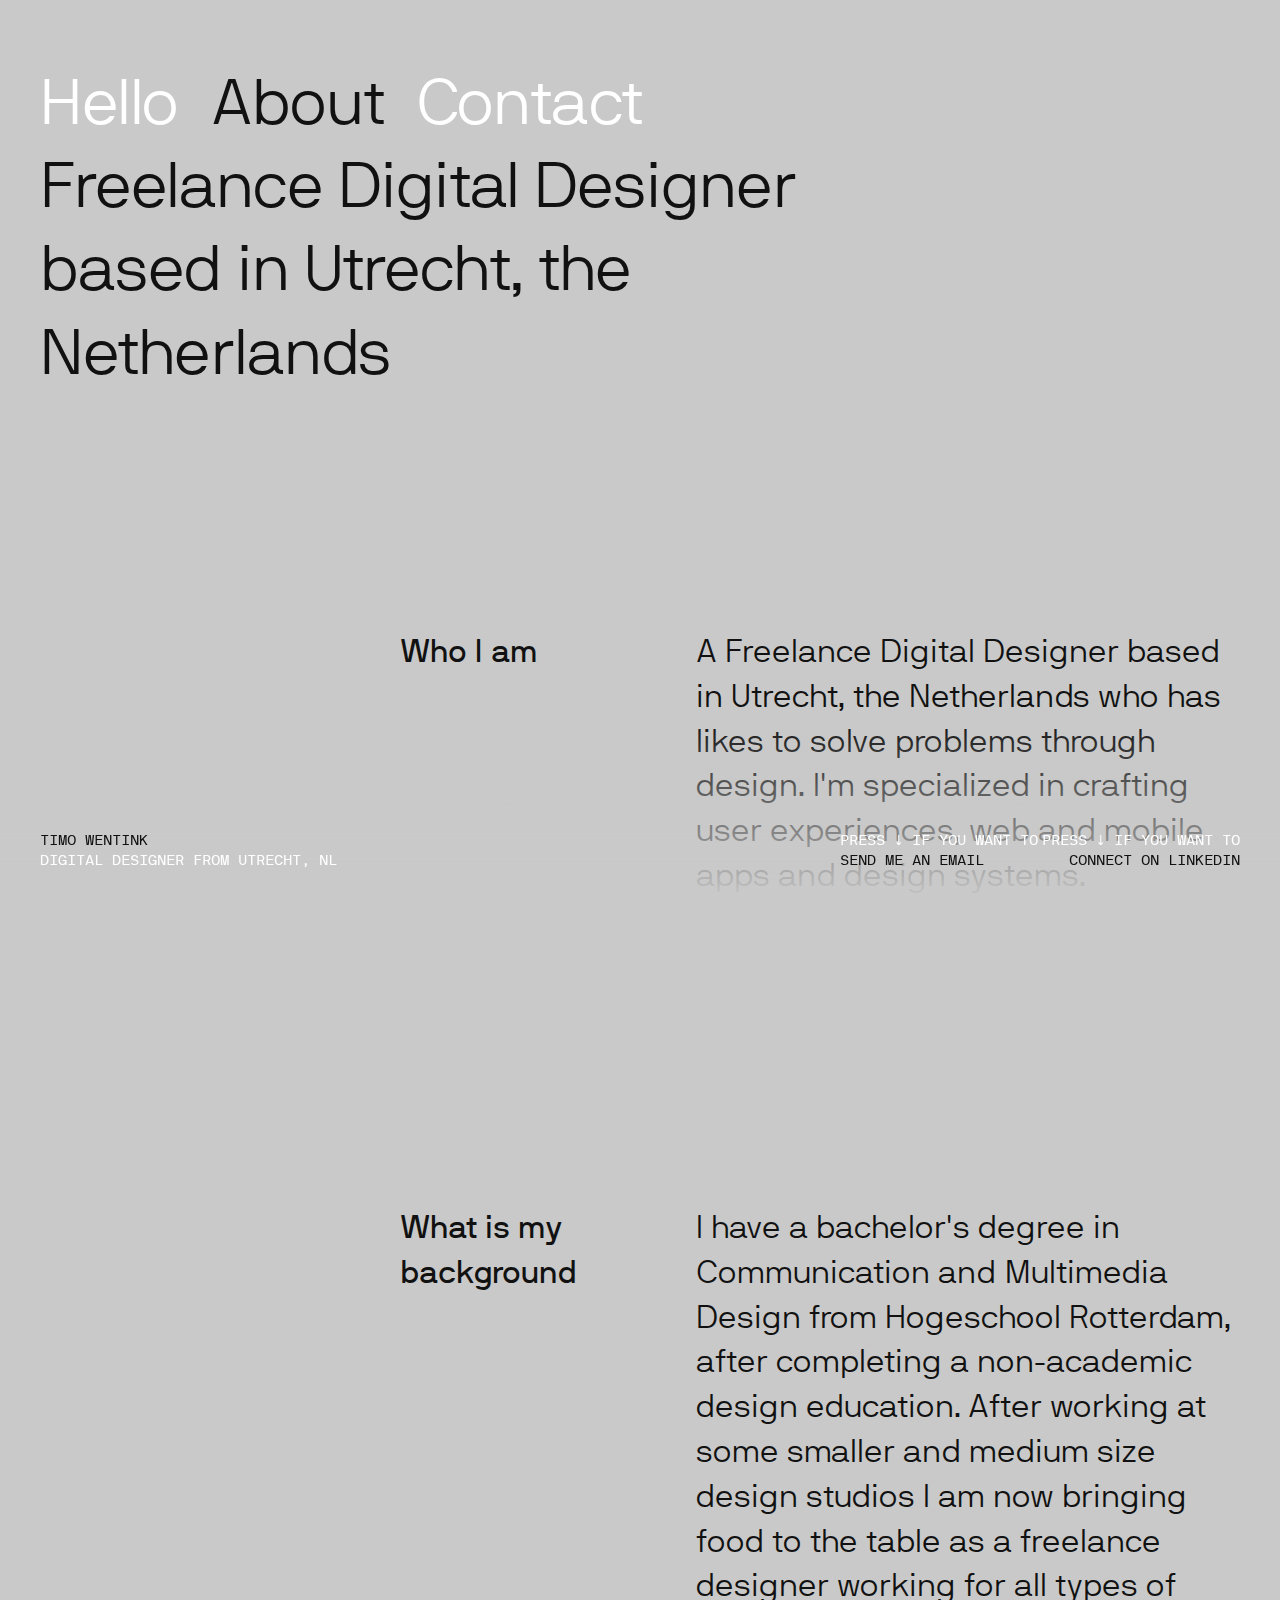
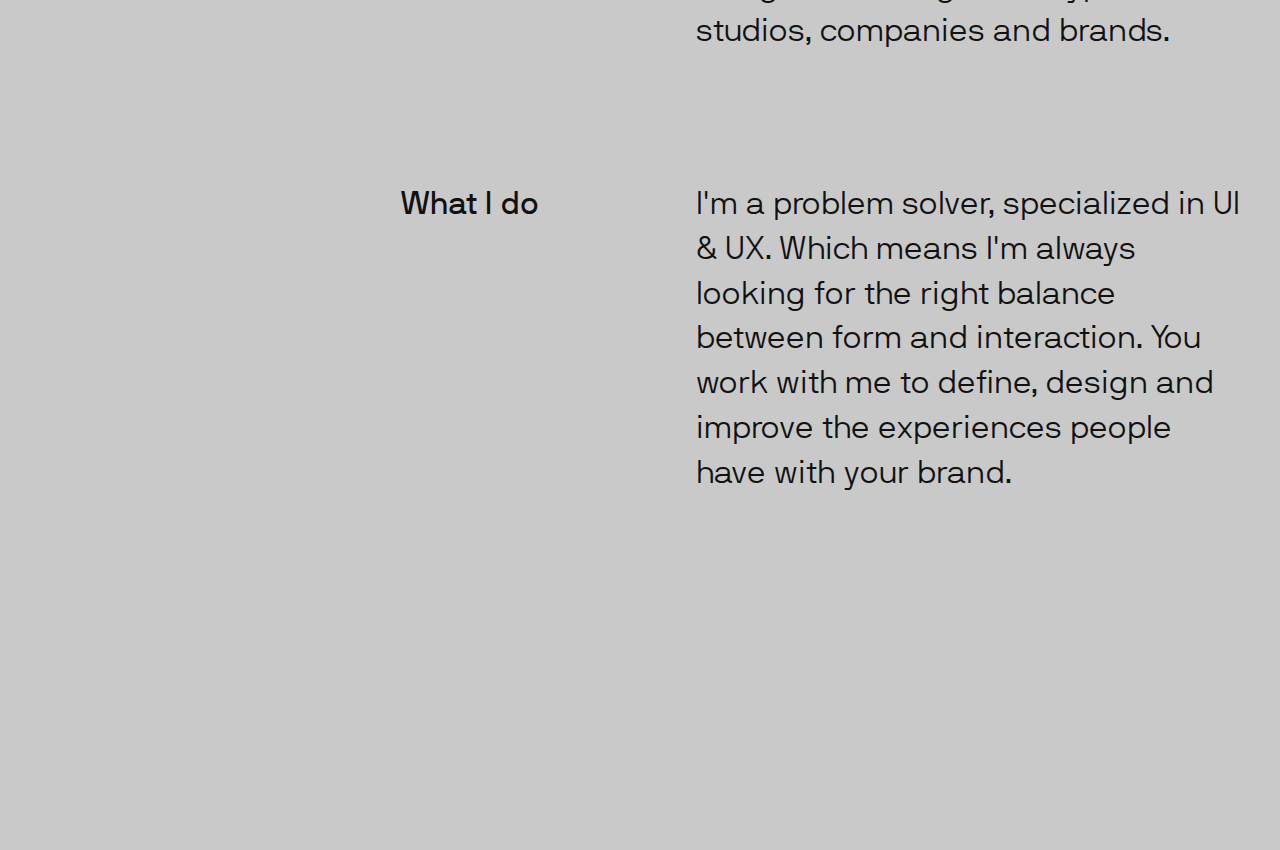
==== about.html @ 9643483d "Little style, time for something new" ====
<!DOCTYPE html>
<html>
<head>
<title>Timo Wentink &rarr; Digital Designer</title>
<meta charset=”UTF-8″ />

<link rel="stylesheet" type="text/css" href="css/style.css">
<meta name="viewport" content="width=device-width, initial-scale=1.0">
</head>

<body>
  <header class="about">
      <nav>
        <ul>
          <li class="nav_hello"><a href="index.html" >Hello</a></li>
          <li class="nav_about"><a href="about.html" class="active">About</a></li>
          <li class="nav_contact"><a href="mailto:timowentink@gmail.com?Subject=Hi" target="_top">Contact</a></li>
      </nav>
      <div class="introduction">
        <h1>
          Freelance Digital Designer based in Utrecht, the Netherlands
      </h1>
    </div>
  </header>

  <article class="about-content">
        <section class="about-grid">
          <div class="spacer"></div>
            <div class="subtitle">Who I am</div>
            <div class="text-column">A Freelance Digital Designer based in Utrecht, the Netherlands who has likes to solve problems through design.  I&#39;m specialized in crafting user experiences, web and mobile apps and design systems.</div>
              <div class="spacer"></div>
            <div class="subtitle">What is my background</div>
            <div class="text-column">I have a bachelor&#39;s degree in Communication and Multimedia Design from Hogeschool Rotterdam, after completing a non-academic design education. After working at some smaller and medium size design studios I am now bringing food to the table as a freelance designer working for all types of studios, companies and brands.</div>
            <div class="spacer"></div>
            <div class="subtitle">What I do</div>
            <div class="text-column">I&#39;m a problem solver, specialized in UI & UX. Which means I&#39;m always looking for the right balance between form and interaction. You work with me to define, design and improve the experiences people have with your brand.</div>
          </div>
          </section>
    </article>
      <div class="push"></div>
    <footer class="padded">
        <div class="footer-grid">
          <div class="logo"><span class="black">Timo Wentink</span> <br> Digital designer from Utrecht, NL</div>
          <div class ="logo-mob"><span class="black">Timo Wentink</span></div>
          <div class="contact">Press &darr; if you want to<br> <a href="#">Send me an email</a></div>
          <div class ="contact-mob"><a href="#">Send me an email</a></div>
          <div class="linkedin">Press &darr; if you want to<br> <a href="#">Connect on Linkedin</a></div>
          <div class ="linkedin-mob"><a href="#">Connect on Linkedin</a></div>
        </div>
    </footer>
</body>

</html>
---- css/style.css ----
/* Typography */
  @font-face {
    font-family: 'NBInternationalLi';
    src: url('../fonts/NBInternational/NB-International-Pro-Light.eot'); /* IE9 Compat Modes */
    src: url('../fonts/NBInternational/NB-International-Pro-Light.eot?#iefix') format('embedded-opentype'), /* IE6-IE8 */
          url('../fonts/NBInternational/NB-International-Pro-Light.woff2') format('woff2'), /* Super Modern Browsers */
          url('../fonts/NBInternational/NB-International-Pro-Light.woff') format('woff'), /* Pretty Modern Browsers */
          url('../fonts/NBInternational/NB-International-Pro-Light.ttf')  format('truetype'), /* Safari, Android, iOS */
          url('../fonts/NBInternational/NB-International-Pro-Light.svg#svgFontName') format('svg'); /* Legacy iOS */
  }
  @font-face {
    font-family: 'NBInternationalRe';
    src: url('../fonts/NBInternational/NB-International-Pro-Regular.eot'); /* IE9 Compat Modes */
    src: url('../fonts/NBInternational/NB-International-Pro-Regular.eot?#iefix') format('embedded-opentype'), /* IE6-IE8 */
          url('../fonts/NBInternational/NB-International-Pro-Regular.woff2') format('woff2'), /* Super Modern Browsers */
          url('../fonts/NBInternational/NB-International-Pro-Regular.woff') format('woff'), /* Pretty Modern Browsers */
          url('../fonts/NBInternational/NB-International-Pro-Regular.ttf')  format('truetype'), /* Safari, Android, iOS */
          url('../fonts/NBInternational/NB-International-Pro-Regular.svg#svgFontName') format('svg'); /* Legacy iOS */
  }

  @font-face {
    font-family: 'NBInternationalBo';
    src: url('../fonts/NBInternational/NB-International-Pro-Bold.eot'); /* IE9 Compat Modes */
    src: url('../fonts/NBInternational/NB-International-Pro-Bold.eot?#iefix') format('embedded-opentype'), /* IE6-IE8 */
          url('../fonts/NBInternational/NB-International-Pro-Bold.woff2') format('woff2'), /* Super Modern Browsers */
          url('../fonts/NBInternational/NB-International-Pro-Bold.woff') format('woff'), /* Pretty Modern Browsers */
          url('../fonts/NBInternational/NB-International-Pro-Bold.ttf')  format('truetype'), /* Safari, Android, iOS */
          url('../fonts/NBInternational/NB-International-Pro-Bold.svg#svgFontName') format('svg'); /* Legacy iOS */
  }

  @font-face {
    font-family: 'NBInternationalMono';
    src: url('../fonts/NBInternational/NB-International-Pro-Mono.eot'); /* IE9 Compat Modes */
    src: url('../fonts/NBInternational/NB-International-Pro-Mono.eot?#iefix') format('embedded-opentype'), /* IE6-IE8 */
          url('../fonts/NBInternational/NB-International-Pro-Mono.woff2') format('woff2'), /* Super Modern Browsers */
          url('../fonts/NBInternational/NB-International-Pro-Mono.woff') format('woff'), /* Pretty Modern Browsers */
          url('../fonts/NBInternational/NB-International-Pro-Mono.ttf')  format('truetype'), /* Safari, Android, iOS */
          url('../fonts/NBInternational/NB-International-Pro-Mono.svg#svgFontName') format('svg'); /* Legacy iOS */
  }


  body{
    font-family: 'NBInternationalLi',Helvetica, sans-serif;
    color: #111111;
    font-size: 16px;
    line-height:  32px;
    font-weight: 100;
  }

  h1{
    font-family: 'NBInternationalLi',Helvetica, sans-serif;
    font-size: 4em;
    line-height: 1.3;
    margin:0;
    padding:0;
    font-weight: normal;
    letter-spacing: -0.0625rem;
  }

  h2 {
    font-size: 4em;
    font-weight: normal;
    color: white;
    letter-spacing: -0.0625rem;
  }

  h3 {
    font-family: 'NBInternationalLi',Helvetica, sans-serif;
    font-size: 3.2em;
    font-weight: normal;
    letter-spacing: -0.0625rem;


  }

  a {
    text-decoration: none;
    color: #111111;
    font-weight: normal;
  }

  .mono {
    font-family: 'NBInternationalMono',Courier, monospace;
  }

  .bold {
    font-family: 'NBInternationalBo',Courier, monospace;
  }

  del{
    color:#ffffff;
  }

  .medium{
    font-family: 'NBInternationalRe',Courier, monospace;
    font-size: 2.4em;
  }
  .regular {
    font-size: 2.4em;
  }

/* Colour */


/* Overall */
  html, body {
    height: 100%;
    font-size: 16px;

  }
  body {
    border-width: 0px;
    margin: 0px;
    background:  rgb(201,201,201);
  }

/* Header */
  header{
    flex-wrap: wrap;
    padding: 0 40px;;
  }


  nav {
    font-size: 4em;
    line-height: 1.3;
    padding-top: 1em;
    letter-spacing: -0.0625rem;
  }

  nav a{
    color: #ffffff;
    font-family: 'NBInternationalLi',Helvetica, sans-serif;

  }

  ul {
    list-style-type: none;
    margin: 0;
    padding: 0;
    overflow: hidden
  }

  li {
    float: left;
    padding-right: 0.5em;
  }

  li a {
    display: block;
    text-align: center;
    text-decoration: none;
  }

  li a:hover:not(.active) {
    color: #111111;
}

.active {
    color: #111111;
}


/* Content */
  article{
    padding: 0 40px;;
  }

  .content {
  }

  .header-grid {
  }

  .index{
    height: 100vh;
  }
  .about{
    height: 20vh;
  }

  .projects{
    position: relative;
    padding-bottom: 40vh;
  }

  .projects-grid {
    display: grid;
    grid-template-columns: 1fr 1fr 2fr;
    grid-template-rows: 1fr;
    grid-gap: 1.5em;

  }

  .introduction{
    position: relative;
    width: 66vw;
  }

  .table {
    margin: 0;
    padding: 0;
    display: block;
  }

  .table-head{
    border-bottom: 1px solid #111111;
    margin-right: auto;
  }

  .row {
    display: flex;
    align-items: center;
    border-bottom: 1px solid #111111;
  }

  .name {
    font-size: 2em;
    line-height: 2.8em;
    display: flex;
  }
  .right {
    align-items: center;
    text-align: right;
    display: flex;
    margin-left: auto;
  }

  .description {
    align-items: flex-end;
    display: flex;
    text-align: right;
    padding-right: 2em;
    font-size: 0.8em;
    line-height: normal;
    text-transform: uppercase;
    font-family: 'NBInternationalMono', Courier, monospace;
    color: white;
  }

  .right {
    text-align: left;
    padding-right: 0;
    padding-left: 4em;
  }

  .appendix {
      position: relative;
      display: inline-block;
      vertical-align: top;
      font-size: 0.5em;
      width: 6em;
      margin-top: -0.4em;
      padding-left:0.2em;
  }

  .experience{

  }

  .experience-grid{
    display: grid;
    grid-template-columns: 2fr 1fr 1fr;
    grid-template-rows: 1fr;
    grid-gap: 1.5em;
  }

  .blurbutton {
    background: rgb(234,225,250);
    background: radial-gradient(circle, rgba(234,225,250,1) 0%, rgba(234,225,250,0) 100%);

    padding: 1em;
    border-radius: 50%
  }

  .about-content{
    margin-left:4em;
    margin-top: 50vh;
  }
  .about-grid{
    display: grid;
    grid-template-columns: 1fr 1fr 2fr;
    grid-template-rows: 1fr 1fr 1fr;
    grid-gap: 1.5em;
    row-gap: 8em;
  }

  .text-column{
    font-size: 2em;
    line-height: 1.4em;
    font-family: 'NBInternationalLi', Helvetica, sans-serif;
  }
  .subtitle{
    font-size: 2em;
    line-height: 1.4em;
    font-family: 'NBInternationalRe', Helvetica, sans-serif;
  }

/* Footer */

  footer {
    font-family: 'NBInternationalMono', Courier, monospace;
    font-size:0.9em;
    line-height: 1.4em;
    font-weight: normal;
    color: white;
    text-transform: uppercase;
    position:fixed;
    left:0px;
    bottom:0px;
    width:100%;
    padding-bottom: 2em;
    padding-top: 8em;
    text-align: right;
    background: rgb(217,217,217);
    background: linear-gradient(0deg, rgba(201,201,201,1) 0%, rgba(201,201,201,0) 100%);
  }

  footer a{
    color: #111111;
  }

  .black {
    color: #111111;
  }
  * html #footer {
     position:absolute;
     top:expression((0-(footer.offsetHeight)+(document.documentElement.clientHeight ? document.documentElement.clientHeight : document.body.clientHeight)+(ignoreMe = document.documentElement.scrollTop ? document.documentElement.scrollTop : document.body.scrollTop))+'px');
  }

  .footer-grid {
    display: grid;
    grid-template-columns: 4fr 1fr 1fr ;
    grid-gap: 0;
    padding: 0 40px;;
  }

  .logo {display: block; text-align: left;}
  .logo-mob{display: none;}

  .contact {display: block; text-align: left;}
  .contact-mob{display: none;}

  .linkedin {display: block;}
  .linkedin-mob{display: none;}

  .instagram {display:block;}


/* Push is the last element inside wrapper */
 .push{
  height: 220px;
}
/* Objects */


/* Media Queries */

@media only screen and (max-width: 1040px;) {
  body{
    font-size: 0.8em
  }

  .footer-grid {
    grid-template-columns: 1fr 1fr 1fr ;
    grid-template-rows: auto;
    height: auto;

  }
  .logo {display: none; }
  .logo-mob{display: block;text-align: left;}

  .contact {display: none;}
  .contact-mob{display: block;}

  .linkedin {display: none;}
  .linkedin-mob{display: block;}

  .instagram {display:none;}
}



@media only screen and (max-width: 768px) {
  body {
    font-size: 0.8rem;
  }
    nav {
    padding-bottom: 2rem;
    display: none;
    }

  .introduction {
    width: 100%;
    font-size: 0.7rem;
    padding-top: 4em;
  }

  .content-grid{
    grid-template-columns: 1fr;
    grid-template-rows: 1fr;
  }

  .about-grid{
    grid-template-columns: 1fr;
  }
  .projects-grid{
        grid-template-columns: 1fr;
  }
  .experience-grid{
        grid-template-columns: 1fr;
  }
  .footer-grid {
    grid-template-columns: 1fr ;
    grid-template-rows: auto;
    height: auto;
    text-align: left;
  }
  footer {
      position: relative;
  }
  .logo {display: none;}
  .logo-mob{display: block;}

  .contact {display: none;}
  .contact-mob{display: block;}

  .linkedin {display: none;}
  .linkedin-mob{display: block;}

  .instagram {display:none;}
  .description {
    display:none;
  }
  .appendix {
    display: none;
  }
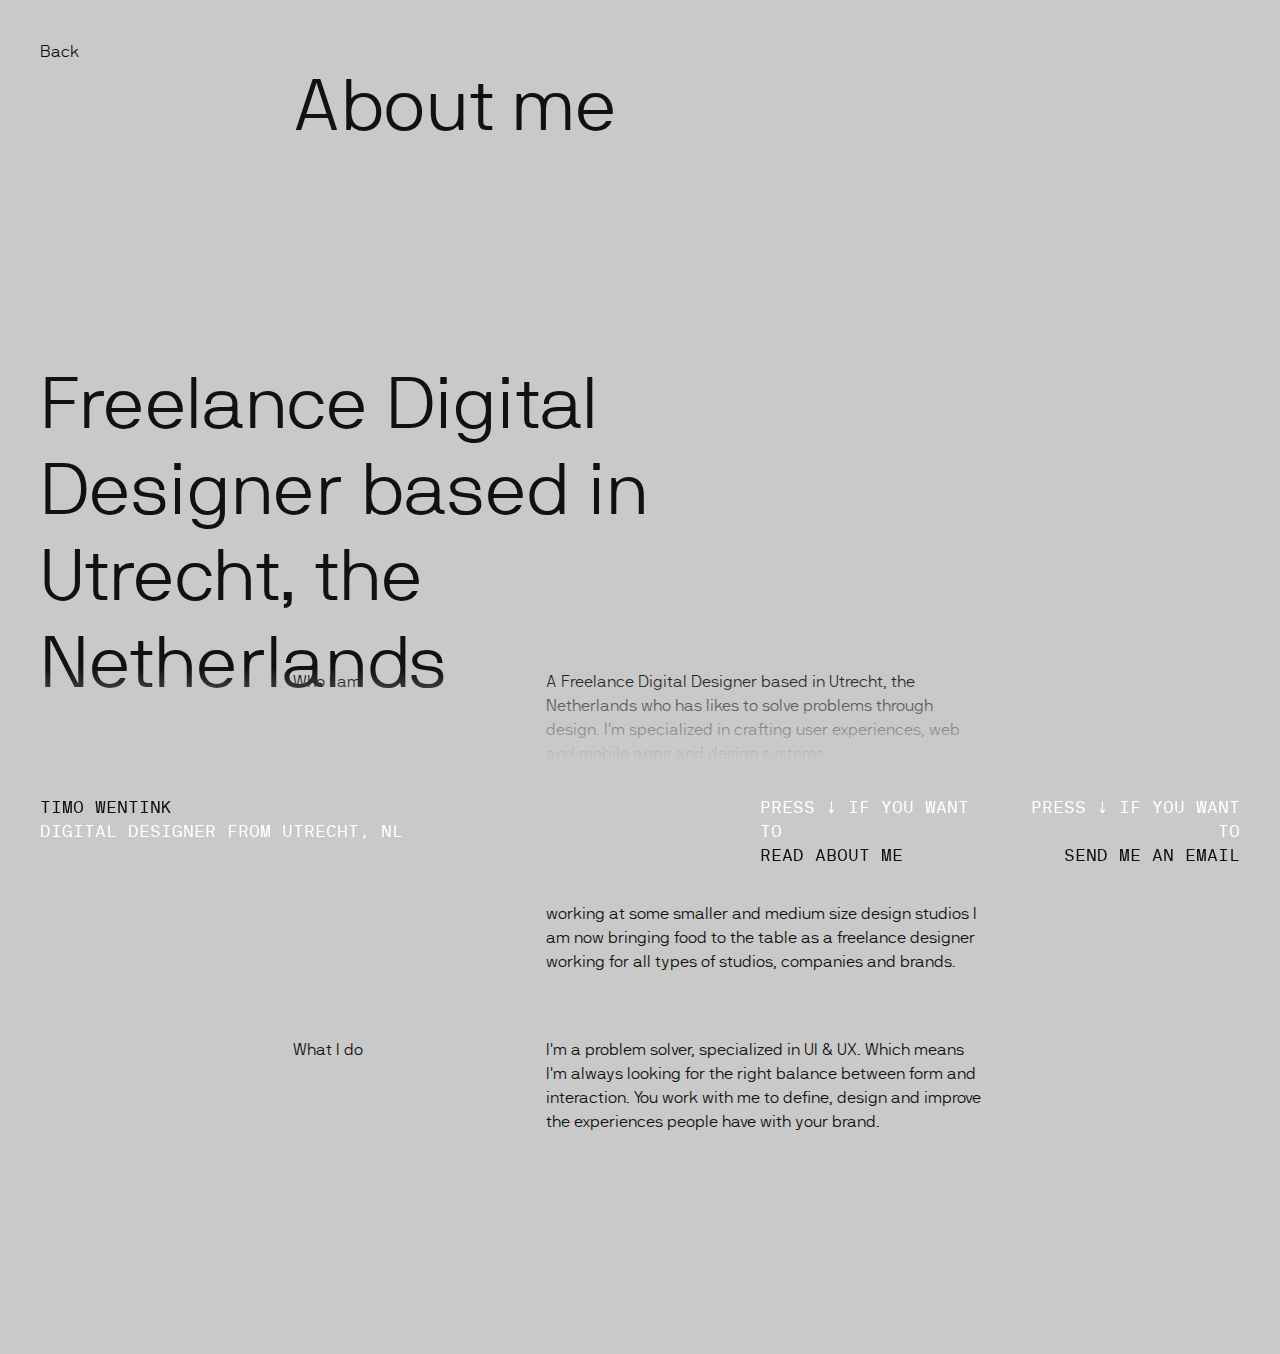
==== commit b7b6831f: "Try 2" ====
--- a/about.html
+++ b/about.html
@@ -9,13 +9,9 @@
 </head>
 
 <body>
-  <header class="about">
-      <nav>
-        <ul>
-          <li class="nav_hello"><a href="index.html" >Hello</a></li>
-          <li class="nav_about"><a href="about.html" class="active">About</a></li>
-          <li class="nav_contact"><a href="mailto:timowentink@gmail.com?Subject=Hi" target="_top">Contact</a></li>
-      </nav>
+  <header class="about on-grid">
+    <a href="index.html" class="back-home">Back</a>
+    <h1 class="page-title">About me</h1>
       <div class="introduction">
         <h1>
           Freelance Digital Designer based in Utrecht, the Netherlands
@@ -24,30 +20,27 @@
   </header>
 
   <article class="about-content">
-        <section class="about-grid">
-          <div class="spacer"></div>
+        <section class="on-grid">
             <div class="subtitle">Who I am</div>
             <div class="text-column">A Freelance Digital Designer based in Utrecht, the Netherlands who has likes to solve problems through design.  I&#39;m specialized in crafting user experiences, web and mobile apps and design systems.</div>
-              <div class="spacer"></div>
             <div class="subtitle">What is my background</div>
             <div class="text-column">I have a bachelor&#39;s degree in Communication and Multimedia Design from Hogeschool Rotterdam, after completing a non-academic design education. After working at some smaller and medium size design studios I am now bringing food to the table as a freelance designer working for all types of studios, companies and brands.</div>
-            <div class="spacer"></div>
             <div class="subtitle">What I do</div>
             <div class="text-column">I&#39;m a problem solver, specialized in UI & UX. Which means I&#39;m always looking for the right balance between form and interaction. You work with me to define, design and improve the experiences people have with your brand.</div>
           </div>
           </section>
     </article>
       <div class="push"></div>
-    <footer class="padded">
-        <div class="footer-grid">
-          <div class="logo"><span class="black">Timo Wentink</span> <br> Digital designer from Utrecht, NL</div>
-          <div class ="logo-mob"><span class="black">Timo Wentink</span></div>
-          <div class="contact">Press &darr; if you want to<br> <a href="#">Send me an email</a></div>
-          <div class ="contact-mob"><a href="#">Send me an email</a></div>
-          <div class="linkedin">Press &darr; if you want to<br> <a href="#">Connect on Linkedin</a></div>
-          <div class ="linkedin-mob"><a href="#">Connect on Linkedin</a></div>
-        </div>
-    </footer>
+      <footer>
+          <div class="footer-grid">
+            <div class="logo"><span class="black">Timo Wentink</span> <br> Digital designer from Utrecht, NL</div>
+            <div class ="logo-mob"><span class="black">Timo Wentink</span></div>
+            <div class="contact">Press &darr; if you want to<br> <a href="about.html">Read about me</a></div>
+            <div class ="contact-mob"><a href="#">Send me an email</a></div>
+            <div class="linkedin">Press &darr; if you want to<br> <a href="mailto:timowentink@gmail.com?Subject=Hi" target="_top">Send me an email</a></div>
+            <div class ="linkedin-mob"><a href="#">Connect on Linkedin</a></div>
+          </div>
+      </footer>
 </body>
 
 </html>
--- a/css/style.css
+++ b/css/style.css
@@ -39,40 +39,44 @@
           url('../fonts/NBInternational/NB-International-Pro-Mono.svg#svgFontName') format('svg'); /* Legacy iOS */
   }
 
-
-  body{
+  body {
     font-family: 'NBInternationalLi',Helvetica, sans-serif;
-    color: #111111;
-    font-size: 16px;
-    line-height:  32px;
-    font-weight: 100;
-  }
-
-  h1{
-    font-family: 'NBInternationalLi',Helvetica, sans-serif;
-    font-size: 4em;
-    line-height: 1.3;
-    margin:0;
-    padding:0;
+    font-size: 100%;
+    line-height: 1.5;
+    color: #111111;
+  }
+
+  h1 {
+    font-size: 8vh;
+    line-height: 1.2; /* Responsive Vertical Rhythm */
     font-weight: normal;
-    letter-spacing: -0.0625rem;
   }
 
   h2 {
-    font-size: 4em;
-    font-weight: normal;
-    color: white;
-    letter-spacing: -0.0625rem;
+    font-size: 6vh;
+    line-height: calc(18px + 1vw); /* Responsive Vertical Rhythm */
   }
 
   h3 {
-    font-family: 'NBInternationalLi',Helvetica, sans-serif;
-    font-size: 3.2em;
-    font-weight: normal;
-    letter-spacing: -0.0625rem;
-
-
-  }
+    font-size: 5vh;
+    line-height: calc(18px + 0.7vw); /* Responsive Vertical Rhythm */
+  }
+
+  h4 { font-size: 3vh;}
+  h5 { font-size: 2vh; }
+  h6 { font-size: 1vh; }
+
+  h4, h5, h6 {
+    line-height: calc(18px + .2vw); /* Responsive Vertical Rhythm */
+  }
+
+  h1, h2, h3, h4, h5, h6 {
+    margin: calc(12px + 1.05vw) 0; /* Responsive margins */
+  }
+
+
+
+
 
   a {
     text-decoration: none;
@@ -94,20 +98,26 @@
 
   .medium{
     font-family: 'NBInternationalRe',Courier, monospace;
-    font-size: 2.4em;
+    font-size: 2.25em;
+
   }
   .regular {
-    font-size: 2.4em;
-  }
-
+
+  }
+
+
+  .small {
+    font-size: 1vh;
+  }
 /* Colour */
 
 
 /* Overall */
+  html {
+
+  }
   html, body {
     height: 100%;
-    font-size: 16px;
-
   }
   body {
     border-width: 0px;
@@ -118,12 +128,12 @@
 /* Header */
   header{
     flex-wrap: wrap;
-    padding: 0 40px;;
+    padding: 0 2.5rem;;
   }
 
 
   nav {
-    font-size: 4em;
+
     line-height: 1.3;
     padding-top: 1em;
     letter-spacing: -0.0625rem;
@@ -164,62 +174,67 @@
 
 /* Content */
   article{
-    padding: 0 40px;;
+    padding: 0 2.5rem;;
   }
 
   .content {
   }
 
-  .header-grid {
-  }
-
   .index{
+    padding-top: 2rem;
     height: 100vh;
   }
   .about{
+    padding-top: 2.5rem;
     height: 20vh;
   }
 
   .projects{
     position: relative;
     padding-bottom: 40vh;
-  }
-
-  .projects-grid {
+    padding-top: 20vh;
+  }
+
+  .on-grid {
     display: grid;
-    grid-template-columns: 1fr 1fr 2fr;
-    grid-template-rows: 1fr;
-    grid-gap: 1.5em;
-
-  }
-
-  .introduction{
-    position: relative;
-    width: 66vw;
+    grid-template-columns: 1fr 1fr 1fr 1fr 1fr;
+    grid-gap: 4em;
   }
 
   .table {
     margin: 0;
     padding: 0;
     display: block;
+    margin-bottom: 2vh;
   }
 
   .table-head{
-    border-bottom: 1px solid #111111;
+    font-size: 4vh;
     margin-right: auto;
   }
 
   .row {
     display: flex;
     align-items: center;
-    border-bottom: 1px solid #111111;
+
+  }
+
+  .table--projects{
+    grid-column: 3 / 5;
   }
 
   .name {
-    font-size: 2em;
-    line-height: 2.8em;
+    font-size: 5vh;
     display: flex;
   }
+
+
+
+  .inactive {
+    opacity: 0.5;
+    filter: alpha(opacity=50);
+  }
+
   .right {
     align-items: center;
     text-align: right;
@@ -227,82 +242,94 @@
     margin-left: auto;
   }
 
-  .description {
+  .arrow-right {
+    background: url(../img/arrow-right.svg) no-repeat;
+    height: 24px;
+    width: 32px;
+  }
+
+  .arrow-right:hover {
+    left: 10px;
+    transition-delay: 0.2s;
+    transition-duration: 1.2s;
+    transition-timing-function: ease-in-out;
+  }
+
+  .sidenote--projects {
     align-items: flex-end;
     display: flex;
     text-align: right;
     padding-right: 2em;
-    font-size: 0.8em;
     line-height: normal;
     text-transform: uppercase;
     font-family: 'NBInternationalMono', Courier, monospace;
-    color: white;
-  }
-
-  .right {
-    text-align: left;
-    padding-right: 0;
-    padding-left: 4em;
-  }
+    color: #111;
+  }
+
+    .sidenote--experience {
+      align-items: flex-end;
+      display: flex;
+      text-align: left;
+      padding-right: 2em;
+      line-height: normal;
+      text-transform: uppercase;
+      font-family: 'NBInternationalMono', Courier, monospace;
+      color: #111;
+      display: none;
+    }
+
 
   .appendix {
+      font-size: 1.3vh;
       position: relative;
       display: inline-block;
       vertical-align: top;
-      font-size: 0.5em;
-      width: 6em;
+      width: auto;
       margin-top: -0.4em;
-      padding-left:0.2em;
-  }
-
-  .experience{
-
-  }
-
-  .experience-grid{
-    display: grid;
-    grid-template-columns: 2fr 1fr 1fr;
-    grid-template-rows: 1fr;
-    grid-gap: 1.5em;
-  }
-
-  .blurbutton {
-    background: rgb(234,225,250);
-    background: radial-gradient(circle, rgba(234,225,250,1) 0%, rgba(234,225,250,0) 100%);
-
-    padding: 1em;
-    border-radius: 50%
+      padding-left:1rem;
+  }
+
+  .table--experience{
+      grid-column: 2 / 4;
   }
 
   .about-content{
-    margin-left:4em;
     margin-top: 50vh;
   }
-  .about-grid{
-    display: grid;
-    grid-template-columns: 1fr 1fr 2fr;
-    grid-template-rows: 1fr 1fr 1fr;
-    grid-gap: 1.5em;
-    row-gap: 8em;
-  }
 
   .text-column{
-    font-size: 2em;
-    line-height: 1.4em;
-    font-family: 'NBInternationalLi', Helvetica, sans-serif;
+    grid-column: 3 / 5;
+
   }
   .subtitle{
-    font-size: 2em;
-    line-height: 1.4em;
-    font-family: 'NBInternationalRe', Helvetica, sans-serif;
+    grid-column: 2 / 3;
+  }
+
+  .introduction {
+    padding-top: 6rem;
+    grid-column: 1 / 4;
+  }
+
+/* Functions */
+
+  .back-home {
+    grid-column: 1 / 2 ;
+  }
+
+  .back-home:before {
+    content: '';
+    display: inline-block;
+    background-size: 2rem;
+
+  }
+  .page-title {
+    grid-column: 2 / 4 ;
   }
 
 /* Footer */
 
   footer {
     font-family: 'NBInternationalMono', Courier, monospace;
-    font-size:0.9em;
-    line-height: 1.4em;
     font-weight: normal;
     color: white;
     text-transform: uppercase;
@@ -313,8 +340,8 @@
     padding-bottom: 2em;
     padding-top: 8em;
     text-align: right;
-    background: rgb(217,217,217);
-    background: linear-gradient(0deg, rgba(201,201,201,1) 0%, rgba(201,201,201,0) 100%);
+    background: rgb(201,201,201);
+    background: linear-gradient(0deg, rgba(201,201,201,1) 0%, rgba(201,201,201,1) 60%, rgba(201,201,201,0) 100%);
   }
 
   footer a{
@@ -331,12 +358,12 @@
 
   .footer-grid {
     display: grid;
-    grid-template-columns: 4fr 1fr 1fr ;
+    grid-template-columns: 1fr 1fr 1fr 1fr 1fr;
     grid-gap: 0;
-    padding: 0 40px;;
-  }
-
-  .logo {display: block; text-align: left;}
+    padding: 0 2.5rem;;
+  }
+
+  .logo {display: block; text-align: left; grid-column: 1/4}
   .logo-mob{display: none;}
 
   .contact {display: block; text-align: left;}
@@ -357,9 +384,15 @@
 
 /* Media Queries */
 
-@media only screen and (max-width: 1040px;) {
-  body{
-    font-size: 0.8em
+
+@media only screen and (max-width: 768px) {
+
+  .on-grid {
+    display: block;
+  }
+
+  .sidenote--projects {
+    display:none;
   }
 
   .footer-grid {
@@ -382,9 +415,9 @@
 
 
 
-@media only screen and (max-width: 768px) {
+@media only screen and (max-width: 1200px) {
   body {
-    font-size: 0.8rem;
+
   }
     nav {
     padding-bottom: 2rem;
@@ -393,24 +426,25 @@
 
   .introduction {
     width: 100%;
-    font-size: 0.7rem;
     padding-top: 4em;
   }
 
-  .content-grid{
-    grid-template-columns: 1fr;
-    grid-template-rows: 1fr;
-  }
-
-  .about-grid{
-    grid-template-columns: 1fr;
-  }
-  .projects-grid{
-        grid-template-columns: 1fr;
-  }
-  .experience-grid{
-        grid-template-columns: 1fr;
-  }
+  .on-grid {
+  }
+
+  .table--projects {
+    grid-column: 2 / 6;
+  }
+
+  .table--experience {
+    grid-column: 1 / 5;
+  }
+
+  .sidenote--projects {
+    display:none;
+  }
+
+
   .footer-grid {
     grid-template-columns: 1fr ;
     grid-template-rows: auto;
